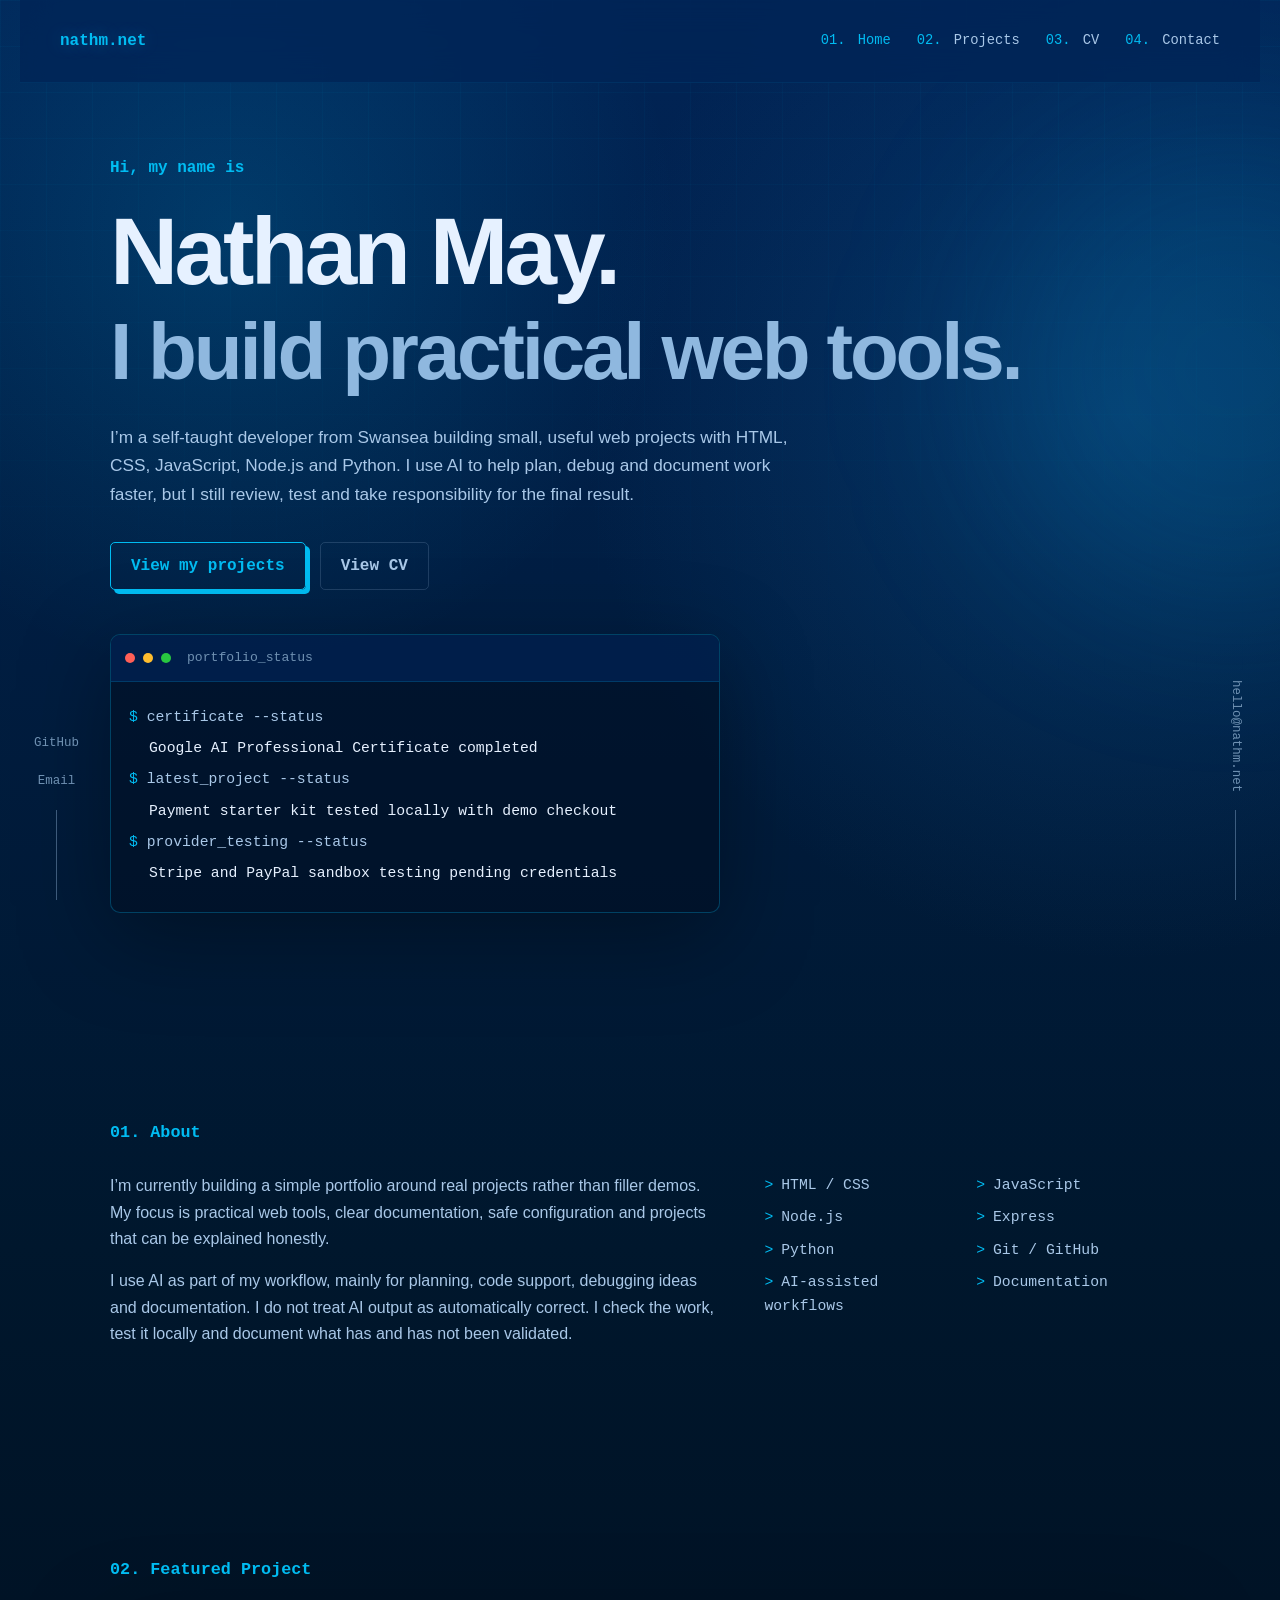
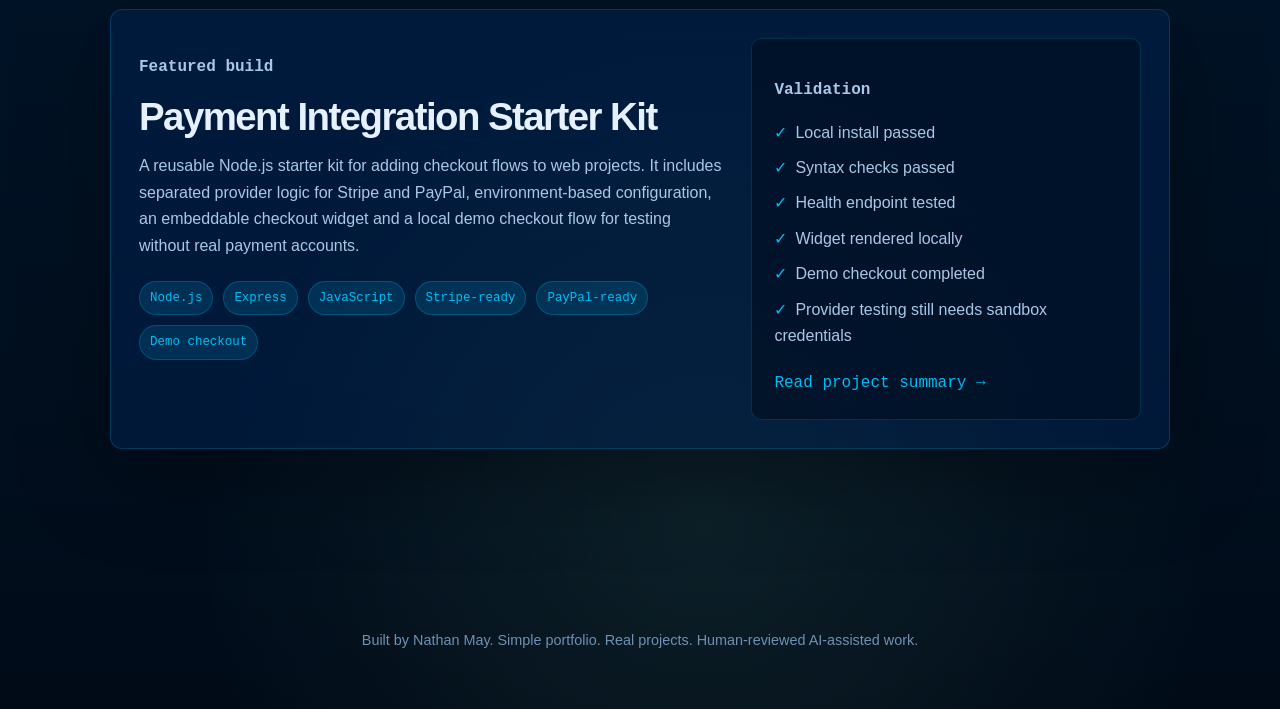
==== index.html @ d2e40c8b "Initial portfolio site" ====
﻿<!DOCTYPE html>
<html lang="en">
<head>
  <meta charset="UTF-8" />
  <meta name="viewport" content="width=device-width, initial-scale=1.0" />
  <meta name="description" content="Nathan May portfolio. Practical web projects, AI-assisted workflows, GitHub projects, CV and contact details." />
  <title>Nathan May | Portfolio</title>
  <link rel="stylesheet" href="assets/css/style.css" />
</head>
<body>
  <div class="page-glow" aria-hidden="true"></div>

  <header class="site-header">
    <a class="logo" href="index.html">nathm.net</a>

    <nav class="site-nav" aria-label="Main navigation">
      <a href="index.html" class="active"><span>01.</span> Home</a>
      <a href="projects.html"><span>02.</span> Projects</a>
      <a href="cv.html"><span>03.</span> CV</a>
      <a href="contact.html"><span>04.</span> Contact</a>
    </nav>
  </header>

  <aside class="side-rail left-rail" aria-label="Social links">
    <a href="https://github.com/n4thyan" target="_blank" rel="noopener">GitHub</a>
    <a href="contact.html">Email</a>
  </aside>

  <aside class="side-rail right-rail" aria-label="Email">
    <a href="mailto:hello@nathm.net">hello@nathm.net</a>
  </aside>

  <main>
    <section class="hero reveal">
      <p class="intro-line">Hi, my name is</p>
      <h1>Nathan May.</h1>
      <h2>I build practical web tools.</h2>

      <p class="hero-text">
        I’m a self-taught developer from Swansea building small, useful web projects with HTML,
        CSS, JavaScript, Node.js and Python. I use AI to help plan, debug and document work faster,
        but I still review, test and take responsibility for the final result.
      </p>

      <div class="hero-actions">
        <a class="button primary" href="projects.html">View my projects</a>
        <a class="button secondary" href="cv.html">View CV</a>
      </div>

      <div class="mini-terminal" aria-label="Current build status">
        <div class="terminal-bar">
          <span></span><span></span><span></span>
          <p>portfolio_status</p>
        </div>
        <div class="terminal-body">
          <p><span>$</span> certificate --status</p>
          <p class="terminal-output">Google AI Professional Certificate completed</p>
          <p><span>$</span> latest_project --status</p>
          <p class="terminal-output">Payment starter kit tested locally with demo checkout</p>
          <p><span>$</span> provider_testing --status</p>
          <p class="terminal-output">Stripe and PayPal sandbox testing pending credentials</p>
        </div>
      </div>
    </section>

    <section class="section reveal">
      <p class="section-kicker"><span>01.</span> About</p>
      <div class="about-grid">
        <div>
          <p>
            I’m currently building a simple portfolio around real projects rather than filler demos.
            My focus is practical web tools, clear documentation, safe configuration and projects that
            can be explained honestly.
          </p>
          <p>
            I use AI as part of my workflow, mainly for planning, code support, debugging ideas and
            documentation. I do not treat AI output as automatically correct. I check the work, test it
            locally and document what has and has not been validated.
          </p>
        </div>

        <ul class="tech-list">
          <li>HTML / CSS</li>
          <li>JavaScript</li>
          <li>Node.js</li>
          <li>Express</li>
          <li>Python</li>
          <li>Git / GitHub</li>
          <li>AI-assisted workflows</li>
          <li>Documentation</li>
        </ul>
      </div>
    </section>

    <section class="section reveal">
      <p class="section-kicker"><span>02.</span> Featured Project</p>

      <article class="project-card">
        <div class="project-content">
          <p class="project-label">Featured build</p>
          <h3>Payment Integration Starter Kit</h3>
          <p>
            A reusable Node.js starter kit for adding checkout flows to web projects. It includes
            separated provider logic for Stripe and PayPal, environment-based configuration, an
            embeddable checkout widget and a local demo checkout flow for testing without real
            payment accounts.
          </p>

          <div class="tag-list">
            <span>Node.js</span>
            <span>Express</span>
            <span>JavaScript</span>
            <span>Stripe-ready</span>
            <span>PayPal-ready</span>
            <span>Demo checkout</span>
          </div>
        </div>

        <div class="project-status">
          <p class="status-title">Validation</p>
          <ul>
            <li>Local install passed</li>
            <li>Syntax checks passed</li>
            <li>Health endpoint tested</li>
            <li>Widget rendered locally</li>
            <li>Demo checkout completed</li>
            <li>Provider testing still needs sandbox credentials</li>
          </ul>
          <a href="projects.html">Read project summary →</a>
        </div>
      </article>
    </section>
  </main>

  <footer class="site-footer">
    <p>Built by Nathan May. Simple portfolio. Real projects. Human-reviewed AI-assisted work.</p>
  </footer>

  <script src="assets/js/main.js"></script>
</body>
</html>
---- assets/css/style.css ----
﻿:root {
  --ps-blue: #012456;
  --ps-blue-dark: #00172d;
  --ps-blue-mid: #063b73;
  --ps-blue-soft: #0b4f8a;
  --panel: rgba(2, 30, 62, 0.76);
  --panel-strong: rgba(1, 22, 45, 0.92);
  --text: #eef8ff;
  --muted: #a9c8e8;
  --faint: #6f91b2;
  --cyan: #00bcf2;
  --cyan-soft: rgba(0, 188, 242, 0.14);
  --green: #9effc3;
  --border: rgba(169, 200, 232, 0.18);
  --shadow: 0 24px 90px rgba(0, 0, 0, 0.34);
  --max-width: 1060px;
}

* {
  box-sizing: border-box;
}

html {
  scroll-behavior: smooth;
}

body {
  margin: 0;
  min-height: 100vh;
  font-family: Arial, Helvetica, sans-serif;
  background:
    radial-gradient(circle at 18% 10%, rgba(0, 188, 242, 0.16), transparent 28rem),
    radial-gradient(circle at 88% 18%, rgba(11, 79, 138, 0.48), transparent 34rem),
    radial-gradient(circle at 55% 92%, rgba(158, 255, 195, 0.08), transparent 32rem),
    linear-gradient(180deg, var(--ps-blue) 0%, var(--ps-blue-dark) 54%, #000b18 100%);
  color: var(--muted);
  line-height: 1.65;
}

body::before {
  content: "";
  position: fixed;
  inset: 0;
  pointer-events: none;
  background-image:
    linear-gradient(rgba(0, 188, 242, 0.045) 1px, transparent 1px),
    linear-gradient(90deg, rgba(0, 188, 242, 0.045) 1px, transparent 1px);
  background-size: 46px 46px;
  mask-image: linear-gradient(to bottom, black, transparent 78%);
}

.page-glow {
  position: fixed;
  width: 30rem;
  height: 30rem;
  right: -12rem;
  top: 8rem;
  border-radius: 50%;
  background: rgba(0, 188, 242, 0.12);
  filter: blur(90px);
  pointer-events: none;
}

a {
  color: inherit;
}

.site-header {
  max-width: 1240px;
  margin: 0 auto;
  padding: 28px 40px;
  display: flex;
  align-items: center;
  justify-content: space-between;
  gap: 28px;
  position: sticky;
  top: 0;
  z-index: 10;
  background: rgba(1, 36, 86, 0.78);
  backdrop-filter: blur(16px);
  border-bottom: 1px solid rgba(0, 188, 242, 0.08);
}

.logo {
  color: var(--cyan);
  font-family: Consolas, "Courier New", monospace;
  font-weight: 800;
  text-decoration: none;
  font-size: 1rem;
  text-shadow: 0 0 18px rgba(0, 188, 242, 0.32);
}

.site-nav {
  display: flex;
  align-items: center;
  gap: 26px;
  flex-wrap: wrap;
  font-family: Consolas, "Courier New", monospace;
  font-size: 0.86rem;
}

.site-nav a {
  color: var(--muted);
  text-decoration: none;
  transition: color 0.18s ease;
}

.site-nav a span {
  color: var(--cyan);
  margin-right: 4px;
}

.site-nav a:hover,
.site-nav a.active {
  color: var(--cyan);
}

main {
  width: min(var(--max-width), calc(100% - 48px));
  margin: 0 auto;
}

.hero {
  min-height: calc(100vh - 88px);
  display: flex;
  flex-direction: column;
  justify-content: center;
  padding: 72px 0 110px;
}

.intro-line,
.section-kicker,
.project-label,
.status-title {
  color: var(--cyan);
  font-family: Consolas, "Courier New", monospace;
  font-weight: 700;
}

.intro-line {
  margin: 0 0 20px;
}

h1,
h2,
h3 {
  margin: 0;
  line-height: 1.06;
  letter-spacing: -0.04em;
}

h1 {
  color: var(--text);
  font-size: clamp(3rem, 8vw, 5.9rem);
}

h2 {
  color: #8fb8df;
  font-size: clamp(2.4rem, 7vw, 5rem);
  margin-top: 8px;
}

h3 {
  color: var(--text);
  font-size: clamp(1.8rem, 3vw, 2.6rem);
}

.hero-text {
  max-width: 690px;
  color: var(--muted);
  font-size: 1.08rem;
  margin: 28px 0 0;
}

.hero-actions {
  display: flex;
  flex-wrap: wrap;
  gap: 14px;
  margin-top: 34px;
}

.button {
  display: inline-flex;
  align-items: center;
  justify-content: center;
  min-height: 48px;
  padding: 0 20px;
  border: 1px solid var(--cyan);
  border-radius: 5px;
  color: var(--cyan);
  text-decoration: none;
  font-family: Consolas, "Courier New", monospace;
  font-weight: 700;
  transition: transform 0.18s ease, background 0.18s ease, box-shadow 0.18s ease;
}

.button:hover {
  transform: translate(-3px, -3px);
  background: var(--cyan-soft);
}

.button.primary {
  box-shadow: 4px 4px 0 var(--cyan);
}

.button.secondary {
  border-color: var(--border);
  color: var(--muted);
}

.mini-terminal {
  max-width: 610px;
  margin-top: 44px;
  border: 1px solid rgba(0, 188, 242, 0.28);
  background: rgba(0, 15, 34, 0.58);
  border-radius: 10px;
  overflow: hidden;
  box-shadow: var(--shadow);
}

.terminal-bar {
  display: flex;
  align-items: center;
  gap: 8px;
  padding: 12px 14px;
  border-bottom: 1px solid rgba(0, 188, 242, 0.18);
  background: rgba(1, 36, 86, 0.7);
}

.terminal-bar span {
  width: 10px;
  height: 10px;
  border-radius: 50%;
}

.terminal-bar span:nth-child(1) {
  background: #ff5f57;
}

.terminal-bar span:nth-child(2) {
  background: #ffbd2e;
}

.terminal-bar span:nth-child(3) {
  background: #28c840;
}

.terminal-bar p {
  margin: 0 0 0 8px;
  color: var(--faint);
  font-family: Consolas, "Courier New", monospace;
  font-size: 0.82rem;
}

.terminal-body {
  padding: 16px 18px 20px;
  font-family: Consolas, "Courier New", monospace;
  font-size: 0.92rem;
}

.terminal-body p {
  margin: 7px 0;
}

.terminal-body span {
  color: var(--cyan);
}

.terminal-output {
  color: var(--muted);
  padding-left: 20px;
}

.section {
  padding: 96px 0;
}

.section-kicker {
  margin: 0 0 26px;
  font-size: 1.05rem;
}

.section-kicker span {
  color: var(--cyan);
}

.about-grid {
  display: grid;
  grid-template-columns: 1.2fr 0.8fr;
  gap: 46px;
  align-items: start;
}

.about-grid p {
  margin-top: 0;
  color: var(--muted);
}

.tech-list {
  display: grid;
  grid-template-columns: repeat(2, minmax(130px, 1fr));
  gap: 8px 18px;
  padding: 0;
  margin: 0;
  list-style: none;
  font-family: Consolas, "Courier New", monospace;
  color: var(--muted);
  font-size: 0.92rem;
}

.tech-list li::before {
  content: ">";
  color: var(--cyan);
  margin-right: 8px;
}

.project-card {
  display: grid;
  grid-template-columns: 1.2fr 0.8fr;
  gap: 28px;
  padding: 28px;
  border: 1px solid rgba(0, 188, 242, 0.2);
  border-radius: 12px;
  background: rgba(1, 36, 86, 0.48);
  box-shadow: var(--shadow);
}

.project-card p {
  color: var(--muted);
}

.project-status {
  background: rgba(0, 15, 34, 0.64);
  border: 1px solid rgba(0, 188, 242, 0.18);
  border-radius: 10px;
  padding: 22px;
}

.project-status ul {
  padding: 0;
  margin: 14px 0 20px;
  list-style: none;
  color: var(--muted);
}

.project-status li {
  margin: 9px 0;
}

.project-status li::before {
  content: "✓";
  color: var(--cyan);
  margin-right: 8px;
}

.project-status a,
.text-link {
  color: var(--cyan);
  font-family: Consolas, "Courier New", monospace;
  text-decoration: none;
}

.tag-list {
  display: flex;
  flex-wrap: wrap;
  gap: 10px;
  margin-top: 22px;
}

.tag-list span {
  color: var(--cyan);
  background: var(--cyan-soft);
  border: 1px solid rgba(0, 188, 242, 0.24);
  border-radius: 999px;
  padding: 6px 10px;
  font-family: Consolas, "Courier New", monospace;
  font-size: 0.78rem;
}

.side-rail {
  position: fixed;
  bottom: 0;
  z-index: 5;
  display: flex;
  align-items: center;
  gap: 18px;
  color: var(--faint);
  font-family: Consolas, "Courier New", monospace;
  font-size: 0.78rem;
}

.side-rail a {
  color: var(--faint);
  text-decoration: none;
  transition: color 0.18s ease, transform 0.18s ease;
}

.side-rail a:hover {
  color: var(--cyan);
  transform: translateY(-3px);
}

.left-rail {
  left: 34px;
  flex-direction: column;
}

.right-rail {
  right: 34px;
  writing-mode: vertical-rl;
}

.side-rail::after {
  content: "";
  display: block;
  width: 1px;
  height: 90px;
  background: var(--faint);
  opacity: 0.55;
}

.site-footer {
  width: min(var(--max-width), calc(100% - 48px));
  margin: 0 auto;
  padding: 70px 0 42px;
  color: var(--faint);
  font-size: 0.9rem;
  text-align: center;
}

.reveal {
  opacity: 0;
  transform: translateY(14px);
  animation: revealUp 0.65s ease forwards;
}

.section.reveal {
  animation-delay: 0.12s;
}

@keyframes revealUp {
  to {
    opacity: 1;
    transform: translateY(0);
  }
}

@media (max-width: 980px) {
  .side-rail {
    display: none;
  }
}

@media (max-width: 760px) {
  .site-header {
    align-items: flex-start;
    flex-direction: column;
    padding: 22px 24px;
  }

  .site-nav {
    gap: 14px;
  }

  main,
  .site-footer {
    width: min(100% - 36px, var(--max-width));
  }

  .hero {
    min-height: auto;
    padding: 64px 0 80px;
  }

  .about-grid,
  .project-card {
    grid-template-columns: 1fr;
  }

  .section {
    padding: 74px 0;
  }
}

@media (prefers-reduced-motion: reduce) {
  .reveal,
  .button,
  .side-rail a {
    animation: none;
    transition: none;
    transform: none;
    opacity: 1;
  }
}

/* PowerShell font-colour polish */
:root {
  --ps-font: #e6f1ff;
  --ps-command: #00bcf2;
}

h1,
h3,
.terminal-output,
.project-card h3 {
  color: var(--ps-font);
}

.intro-line,
.section-kicker,
.project-label,
.status-title,
.terminal-body span,
.site-nav a span,
.logo {
  color: var(--ps-command);
}

.hero-text strong,
.project-card strong {
  color: var(--ps-font);
}

/* Project page */
.page-hero {
  min-height: 42vh;
  display: flex;
  flex-direction: column;
  justify-content: end;
  padding: 90px 0 70px;
}

.page-hero h1 {
  color: var(--ps-font);
  font-size: clamp(3rem, 8vw, 5.4rem);
}

.case-study {
  display: grid;
  grid-template-columns: 1.25fr 0.75fr;
  gap: 28px;
  padding: 32px;
  border: 1px solid rgba(0, 188, 242, 0.22);
  border-radius: 14px;
  background: rgba(1, 36, 86, 0.48);
  box-shadow: var(--shadow);
}

.case-main p,
.case-aside p,
.evidence-card p,
.placeholder-project p {
  color: var(--muted);
}

.case-main h2 {
  color: var(--ps-font);
  font-size: clamp(2rem, 4vw, 3.2rem);
  margin-bottom: 22px;
}

.case-aside,
.evidence-card,
.placeholder-project {
  background: rgba(0, 15, 34, 0.62);
  border: 1px solid rgba(0, 188, 242, 0.2);
  border-radius: 12px;
}

.case-aside {
  padding: 24px;
}

.case-aside ul {
  padding: 0;
  margin: 14px 0 22px;
  list-style: none;
  color: var(--muted);
}

.case-aside li {
  margin: 10px 0;
}

.case-aside li::before {
  content: "✓";
  color: var(--cyan);
  margin-right: 8px;
}

.small-note {
  font-size: 0.9rem;
  border-top: 1px solid rgba(0, 188, 242, 0.18);
  padding-top: 16px;
}

.evidence-grid {
  display: grid;
  grid-template-columns: repeat(3, 1fr);
  gap: 18px;
  margin-top: 24px;
}

.evidence-card,
.placeholder-project {
  padding: 24px;
}

.evidence-card h3,
.placeholder-project h3 {
  color: var(--ps-font);
}

.placeholder-project {
  max-width: 720px;
}

@media (max-width: 760px) {
  .case-study,
  .evidence-grid {
    grid-template-columns: 1fr;
  }

  .page-hero {
    min-height: auto;
    padding: 64px 0 50px;
  }
}

/* CV page */
.cv-grid {
  display: grid;
  grid-template-columns: 1.15fr 0.85fr;
  gap: 28px;
}

.cv-main,
.cv-side {
  border: 1px solid rgba(0, 188, 242, 0.2);
  border-radius: 12px;
  background: rgba(1, 36, 86, 0.48);
  box-shadow: var(--shadow);
  padding: 28px;
}

.cv-main p,
.cv-side li {
  color: var(--muted);
}

.cv-side ul {
  padding: 0;
  margin: 14px 0 0;
  list-style: none;
}

.cv-side li {
  margin: 10px 0;
}

.cv-side li::before {
  content: ">";
  color: var(--cyan);
  margin-right: 8px;
}

.compact-case {
  margin-top: 0;
}

@media (max-width: 760px) {
  .cv-grid {
    grid-template-columns: 1fr;
  }
}

/* Contact page */
.contact-grid {
  display: grid;
  grid-template-columns: repeat(3, 1fr);
  gap: 18px;
}

.contact-card {
  border: 1px solid rgba(0, 188, 242, 0.2);
  border-radius: 12px;
  background: rgba(1, 36, 86, 0.48);
  box-shadow: var(--shadow);
  padding: 26px;
}

.contact-card h3 {
  color: var(--ps-font);
  margin-bottom: 14px;
}

.contact-card p {
  color: var(--muted);
}

.contact-card .button {
  margin-top: 16px;
}

.contact-terminal {
  max-width: 760px;
}

@media (max-width: 760px) {
  .contact-grid {
    grid-template-columns: 1fr;
  }
}
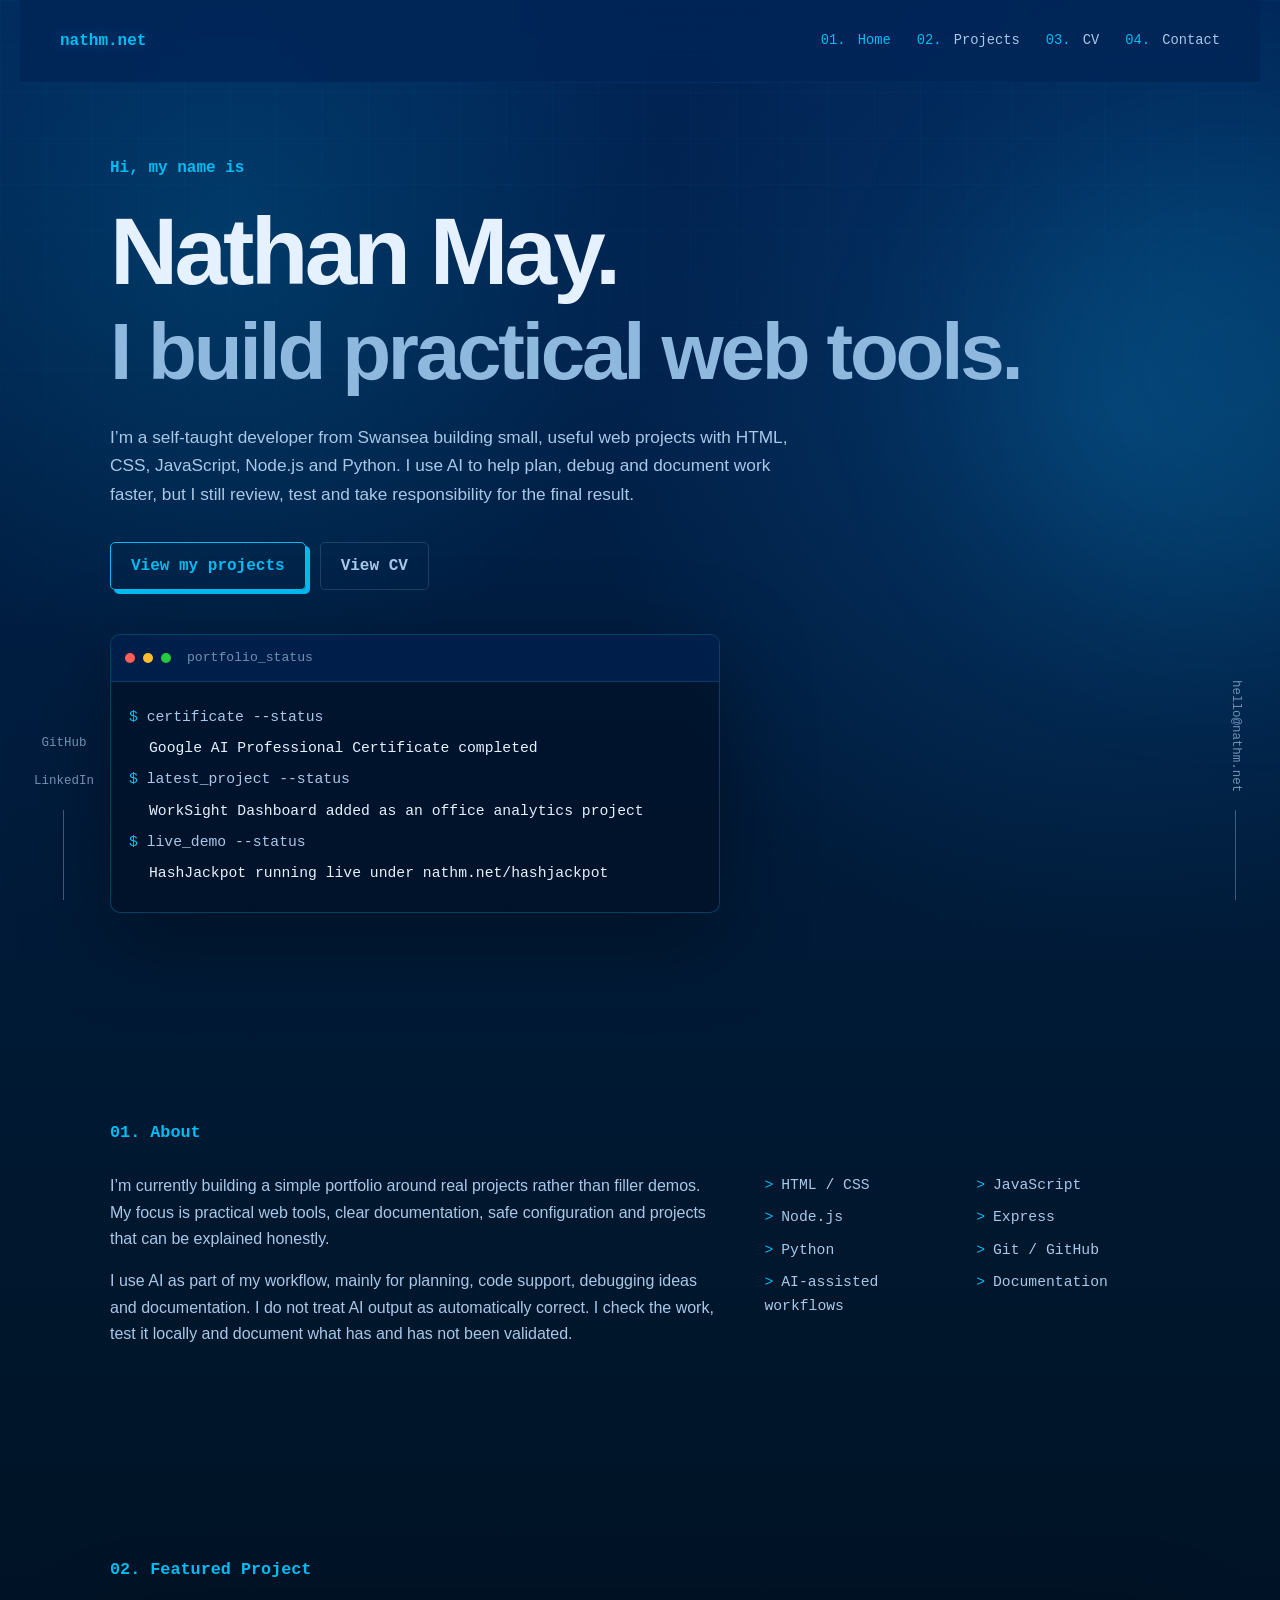
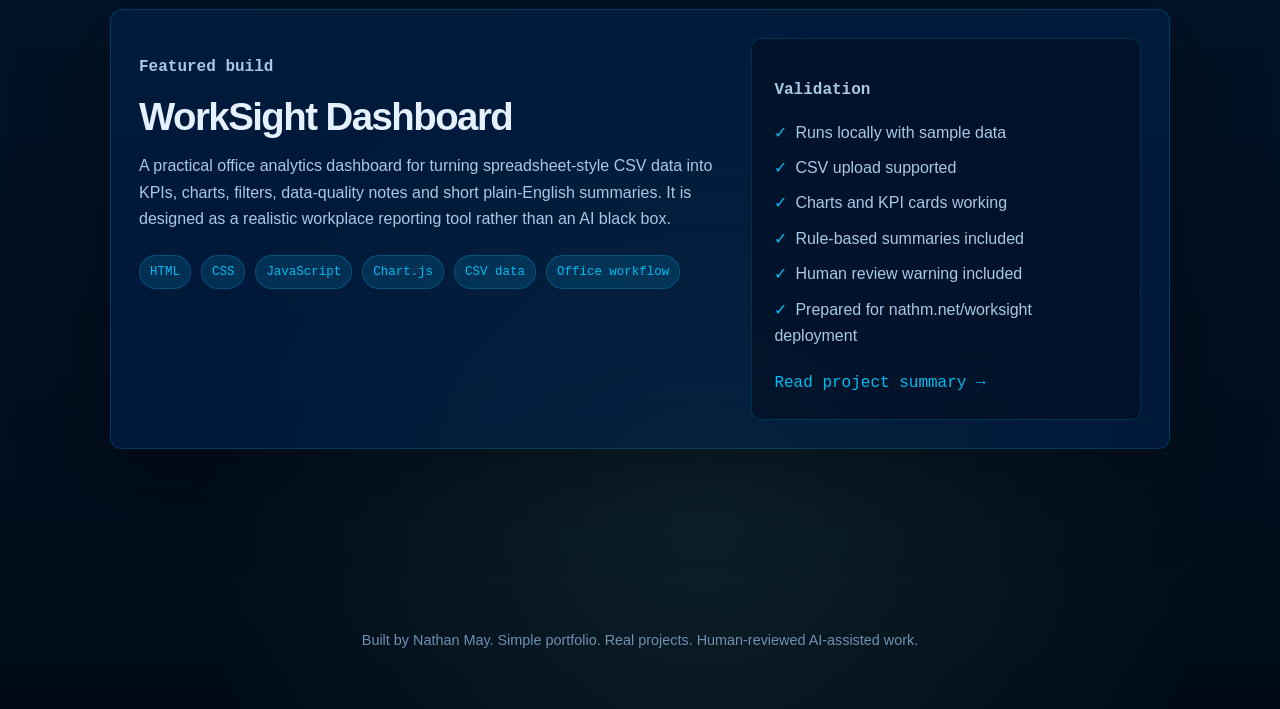
==== commit 5620895e: "Update portfolio links and current project status" ====
--- a/index.html
+++ b/index.html
@@ -1,4 +1,4 @@
-﻿<!DOCTYPE html>
+<!DOCTYPE html>
 <html lang="en">
 <head>
   <meta charset="UTF-8" />
@@ -21,9 +21,9 @@
     </nav>
   </header>
 
-  <aside class="side-rail left-rail" aria-label="Social links">
+  <aside class="side-rail left-rail" aria-label="Professional links">
     <a href="https://github.com/n4thyan" target="_blank" rel="noopener">GitHub</a>
-    <a href="contact.html">Email</a>
+    <a href="https://www.linkedin.com/in/nathan-may-44b48b283/" target="_blank" rel="noopener">LinkedIn</a>
   </aside>
 
   <aside class="side-rail right-rail" aria-label="Email">
@@ -56,9 +56,9 @@
           <p><span>$</span> certificate --status</p>
           <p class="terminal-output">Google AI Professional Certificate completed</p>
           <p><span>$</span> latest_project --status</p>
-          <p class="terminal-output">Payment starter kit tested locally with demo checkout</p>
-          <p><span>$</span> provider_testing --status</p>
-          <p class="terminal-output">Stripe and PayPal sandbox testing pending credentials</p>
+          <p class="terminal-output">WorkSight Dashboard added as an office analytics project</p>
+          <p><span>$</span> live_demo --status</p>
+          <p class="terminal-output">HashJackpot running live under nathm.net/hashjackpot</p>
         </div>
       </div>
     </section>
@@ -98,33 +98,32 @@
       <article class="project-card">
         <div class="project-content">
           <p class="project-label">Featured build</p>
-          <h3>Payment Integration Starter Kit</h3>
+          <h3>WorkSight Dashboard</h3>
           <p>
-            A reusable Node.js starter kit for adding checkout flows to web projects. It includes
-            separated provider logic for Stripe and PayPal, environment-based configuration, an
-            embeddable checkout widget and a local demo checkout flow for testing without real
-            payment accounts.
+            A practical office analytics dashboard for turning spreadsheet-style CSV data into KPIs,
+            charts, filters, data-quality notes and short plain-English summaries. It is designed as a
+            realistic workplace reporting tool rather than an AI black box.
           </p>
 
           <div class="tag-list">
-            <span>Node.js</span>
-            <span>Express</span>
+            <span>HTML</span>
+            <span>CSS</span>
             <span>JavaScript</span>
-            <span>Stripe-ready</span>
-            <span>PayPal-ready</span>
-            <span>Demo checkout</span>
+            <span>Chart.js</span>
+            <span>CSV data</span>
+            <span>Office workflow</span>
           </div>
         </div>
 
         <div class="project-status">
           <p class="status-title">Validation</p>
           <ul>
-            <li>Local install passed</li>
-            <li>Syntax checks passed</li>
-            <li>Health endpoint tested</li>
-            <li>Widget rendered locally</li>
-            <li>Demo checkout completed</li>
-            <li>Provider testing still needs sandbox credentials</li>
+            <li>Runs locally with sample data</li>
+            <li>CSV upload supported</li>
+            <li>Charts and KPI cards working</li>
+            <li>Rule-based summaries included</li>
+            <li>Human review warning included</li>
+            <li>Prepared for nathm.net/worksight deployment</li>
           </ul>
           <a href="projects.html">Read project summary →</a>
         </div>
@@ -138,4 +137,4 @@
 
   <script src="assets/js/main.js"></script>
 </body>
-</html>
+</html>
--- a/assets/css/style.css
+++ b/assets/css/style.css
@@ -711,3 +711,43 @@
     grid-template-columns: 1fr;
   }
 }
+
+/* CV download panel */
+.cv-download-panel {
+  border: 1px solid rgba(0, 188, 242, 0.22);
+  border-radius: 12px;
+  background: rgba(1, 36, 86, 0.48);
+  box-shadow: var(--shadow);
+  padding: 26px;
+  display: flex;
+  justify-content: space-between;
+  gap: 24px;
+  align-items: center;
+}
+
+.cv-download-panel h3 {
+  color: var(--ps-font);
+  margin-bottom: 12px;
+}
+
+.cv-download-panel p {
+  color: var(--muted);
+}
+
+.cv-download-actions {
+  display: flex;
+  gap: 12px;
+  flex-wrap: wrap;
+  justify-content: flex-end;
+}
+
+@media (max-width: 760px) {
+  .cv-download-panel {
+    flex-direction: column;
+    align-items: flex-start;
+  }
+
+  .cv-download-actions {
+    justify-content: flex-start;
+  }
+}
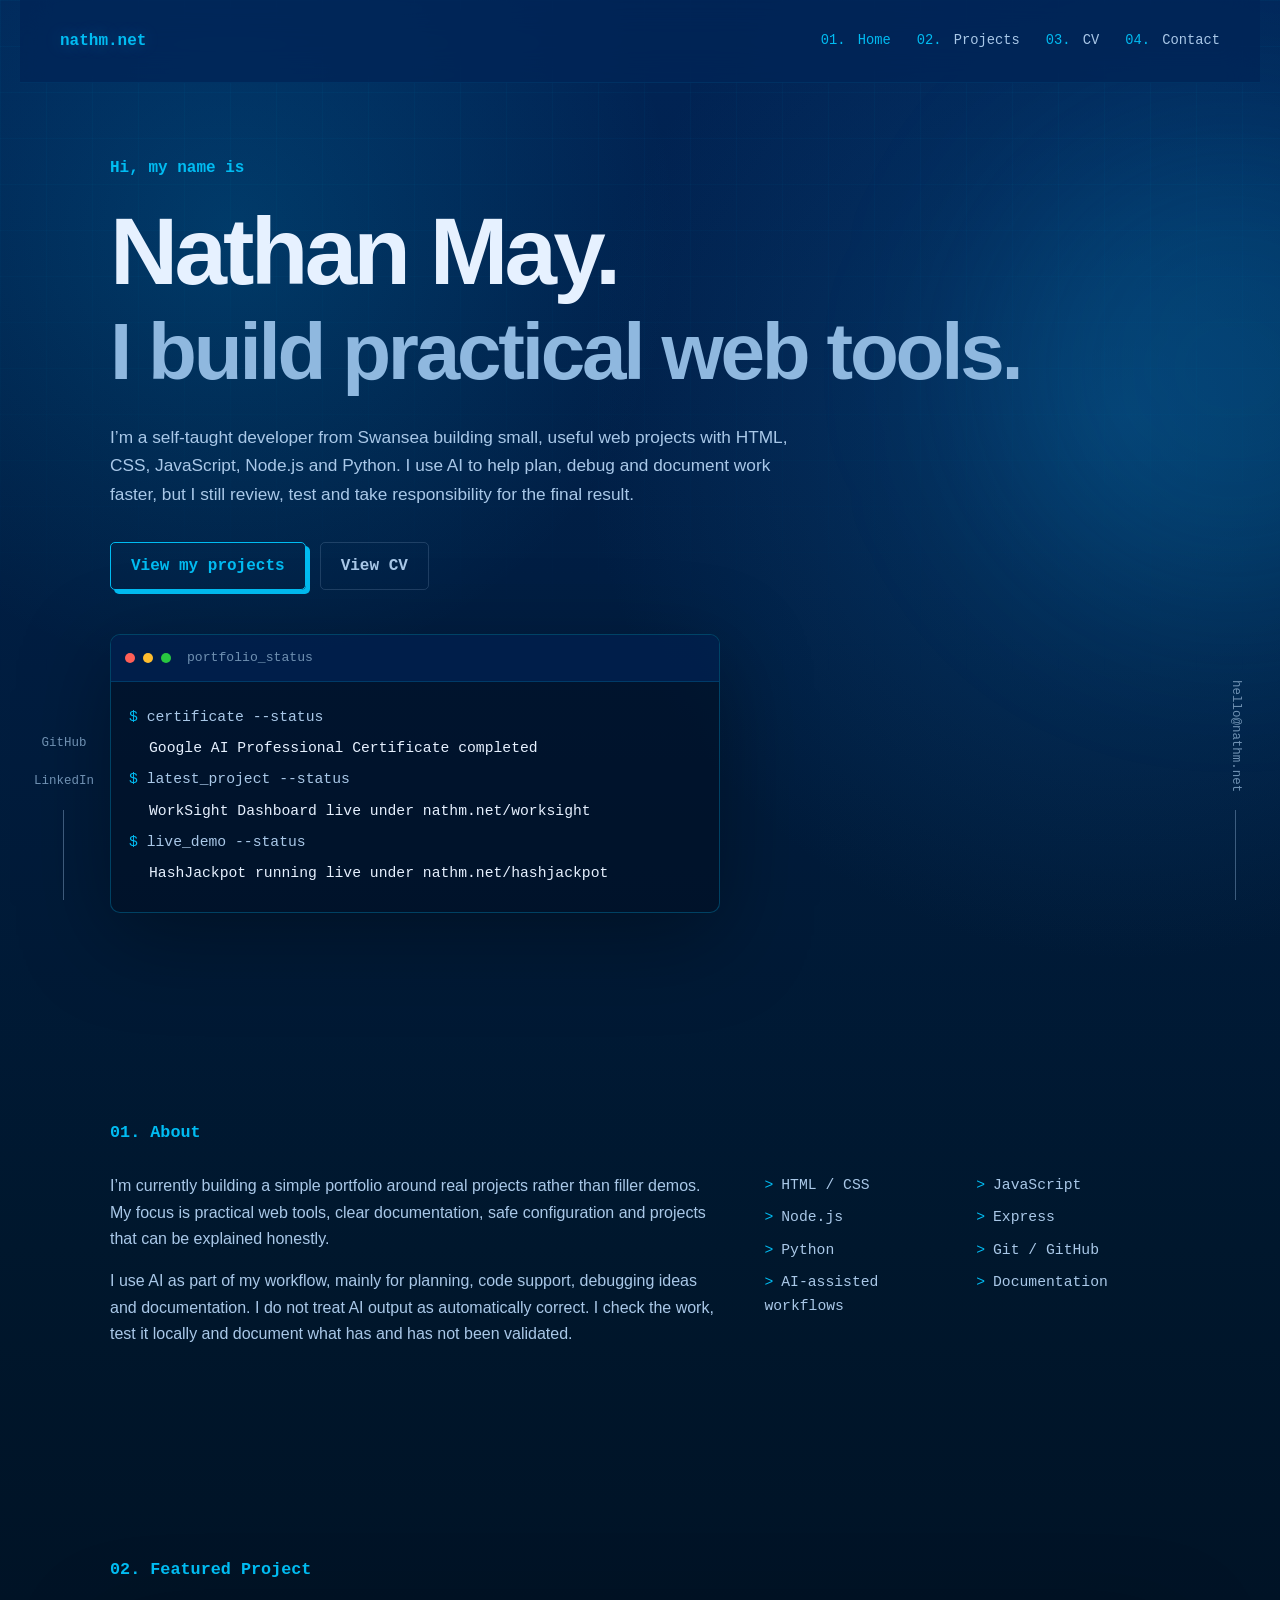
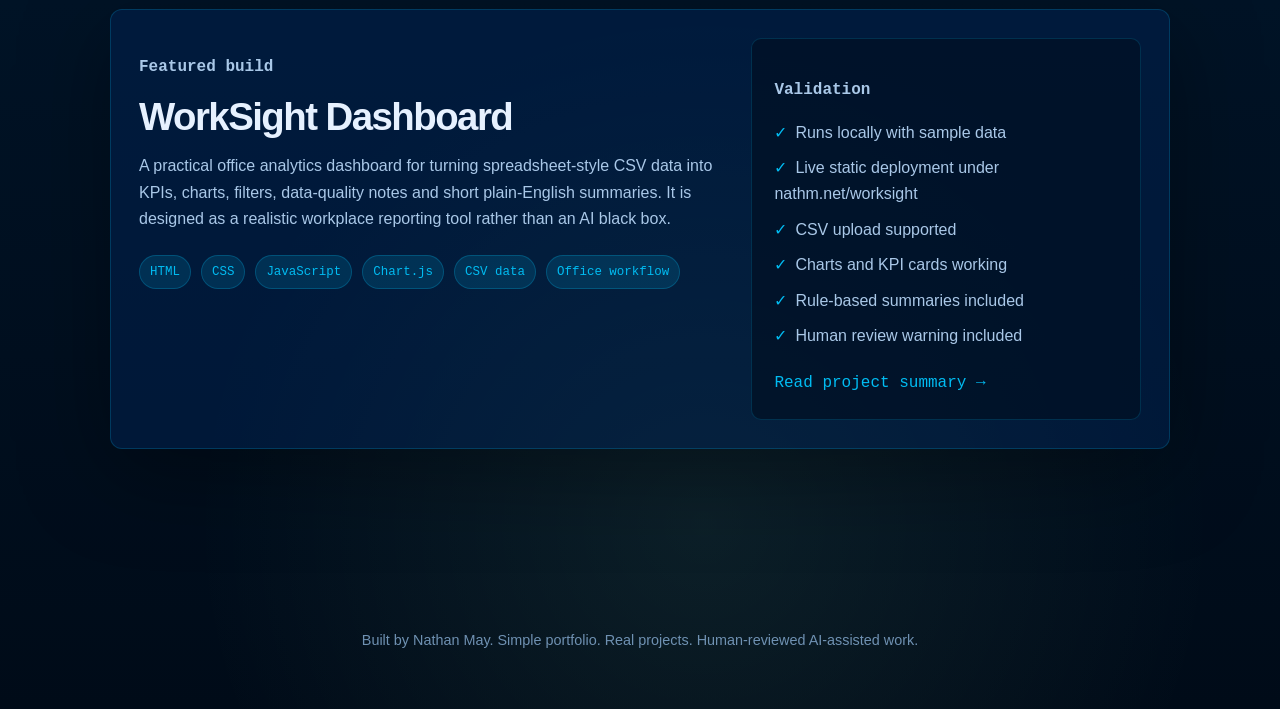
==== commit e25eef00: "Polish live portfolio wording" ====
--- a/index.html
+++ b/index.html
@@ -56,7 +56,7 @@
           <p><span>$</span> certificate --status</p>
           <p class="terminal-output">Google AI Professional Certificate completed</p>
           <p><span>$</span> latest_project --status</p>
-          <p class="terminal-output">WorkSight Dashboard added as an office analytics project</p>
+          <p class="terminal-output">WorkSight Dashboard live under nathm.net/worksight</p>
           <p><span>$</span> live_demo --status</p>
           <p class="terminal-output">HashJackpot running live under nathm.net/hashjackpot</p>
         </div>
@@ -119,11 +119,11 @@
           <p class="status-title">Validation</p>
           <ul>
             <li>Runs locally with sample data</li>
+            <li>Live static deployment under nathm.net/worksight</li>
             <li>CSV upload supported</li>
             <li>Charts and KPI cards working</li>
             <li>Rule-based summaries included</li>
             <li>Human review warning included</li>
-            <li>Prepared for nathm.net/worksight deployment</li>
           </ul>
           <a href="projects.html">Read project summary →</a>
         </div>
@@ -137,4 +137,4 @@
 
   <script src="assets/js/main.js"></script>
 </body>
-</html>
+</html>
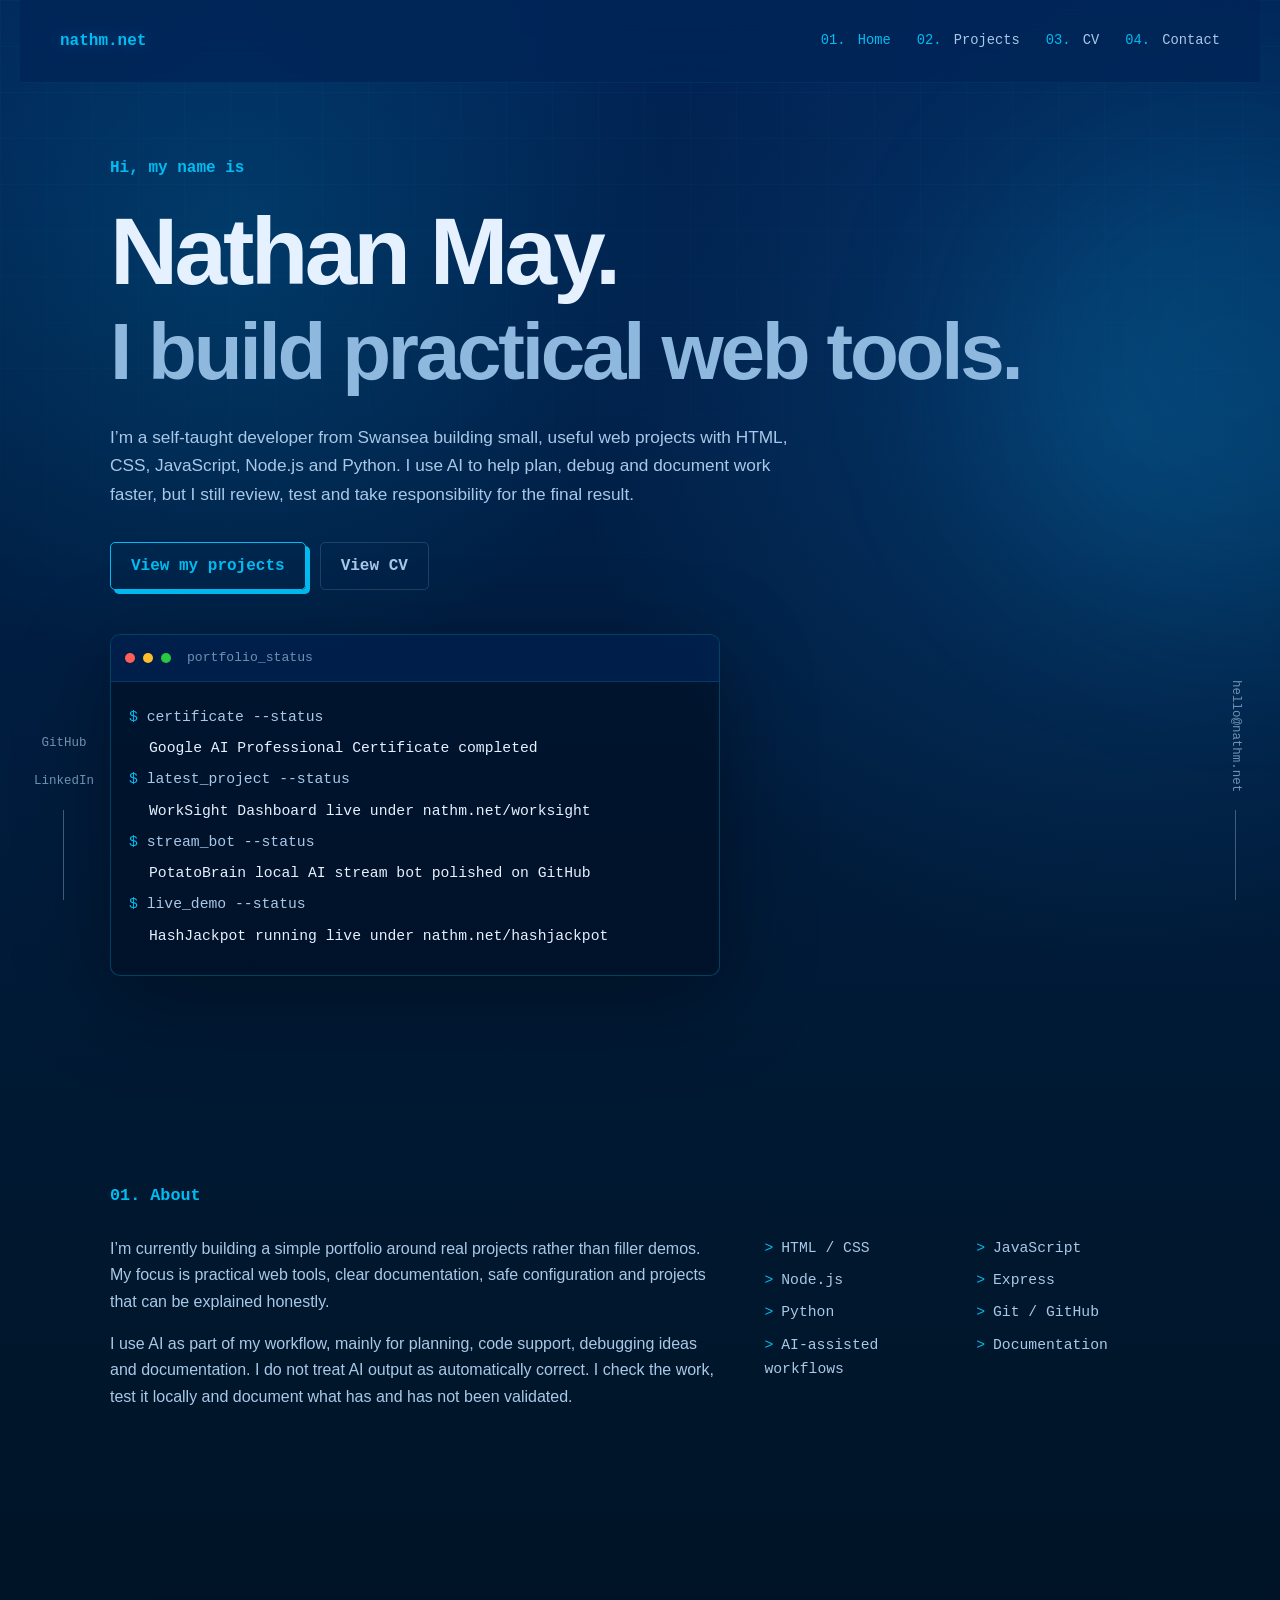
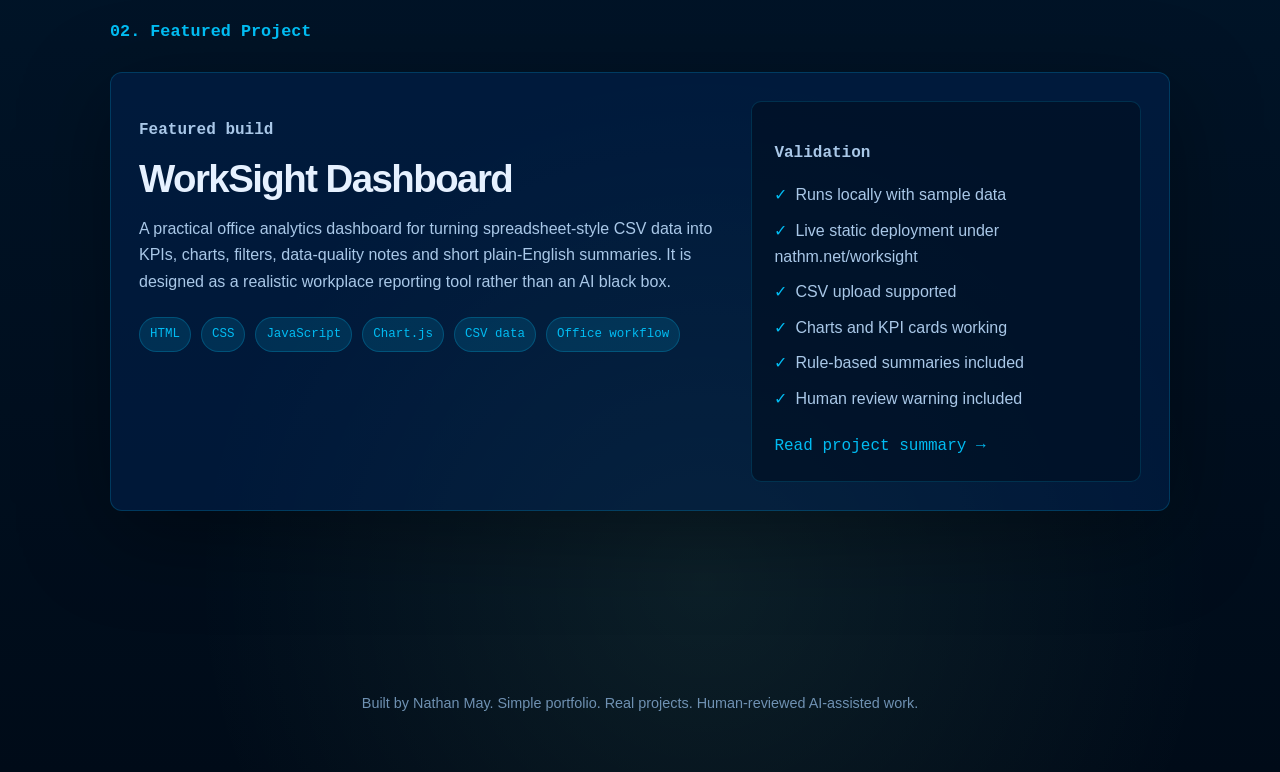
==== commit 92833854: "Add stream bot status to homepage" ====
--- a/index.html
+++ b/index.html
@@ -57,6 +57,8 @@
           <p class="terminal-output">Google AI Professional Certificate completed</p>
           <p><span>$</span> latest_project --status</p>
           <p class="terminal-output">WorkSight Dashboard live under nathm.net/worksight</p>
+          <p><span>$</span> stream_bot --status</p>
+          <p class="terminal-output">PotatoBrain local AI stream bot polished on GitHub</p>
           <p><span>$</span> live_demo --status</p>
           <p class="terminal-output">HashJackpot running live under nathm.net/hashjackpot</p>
         </div>
@@ -137,4 +139,4 @@
 
   <script src="assets/js/main.js"></script>
 </body>
-</html>+</html>
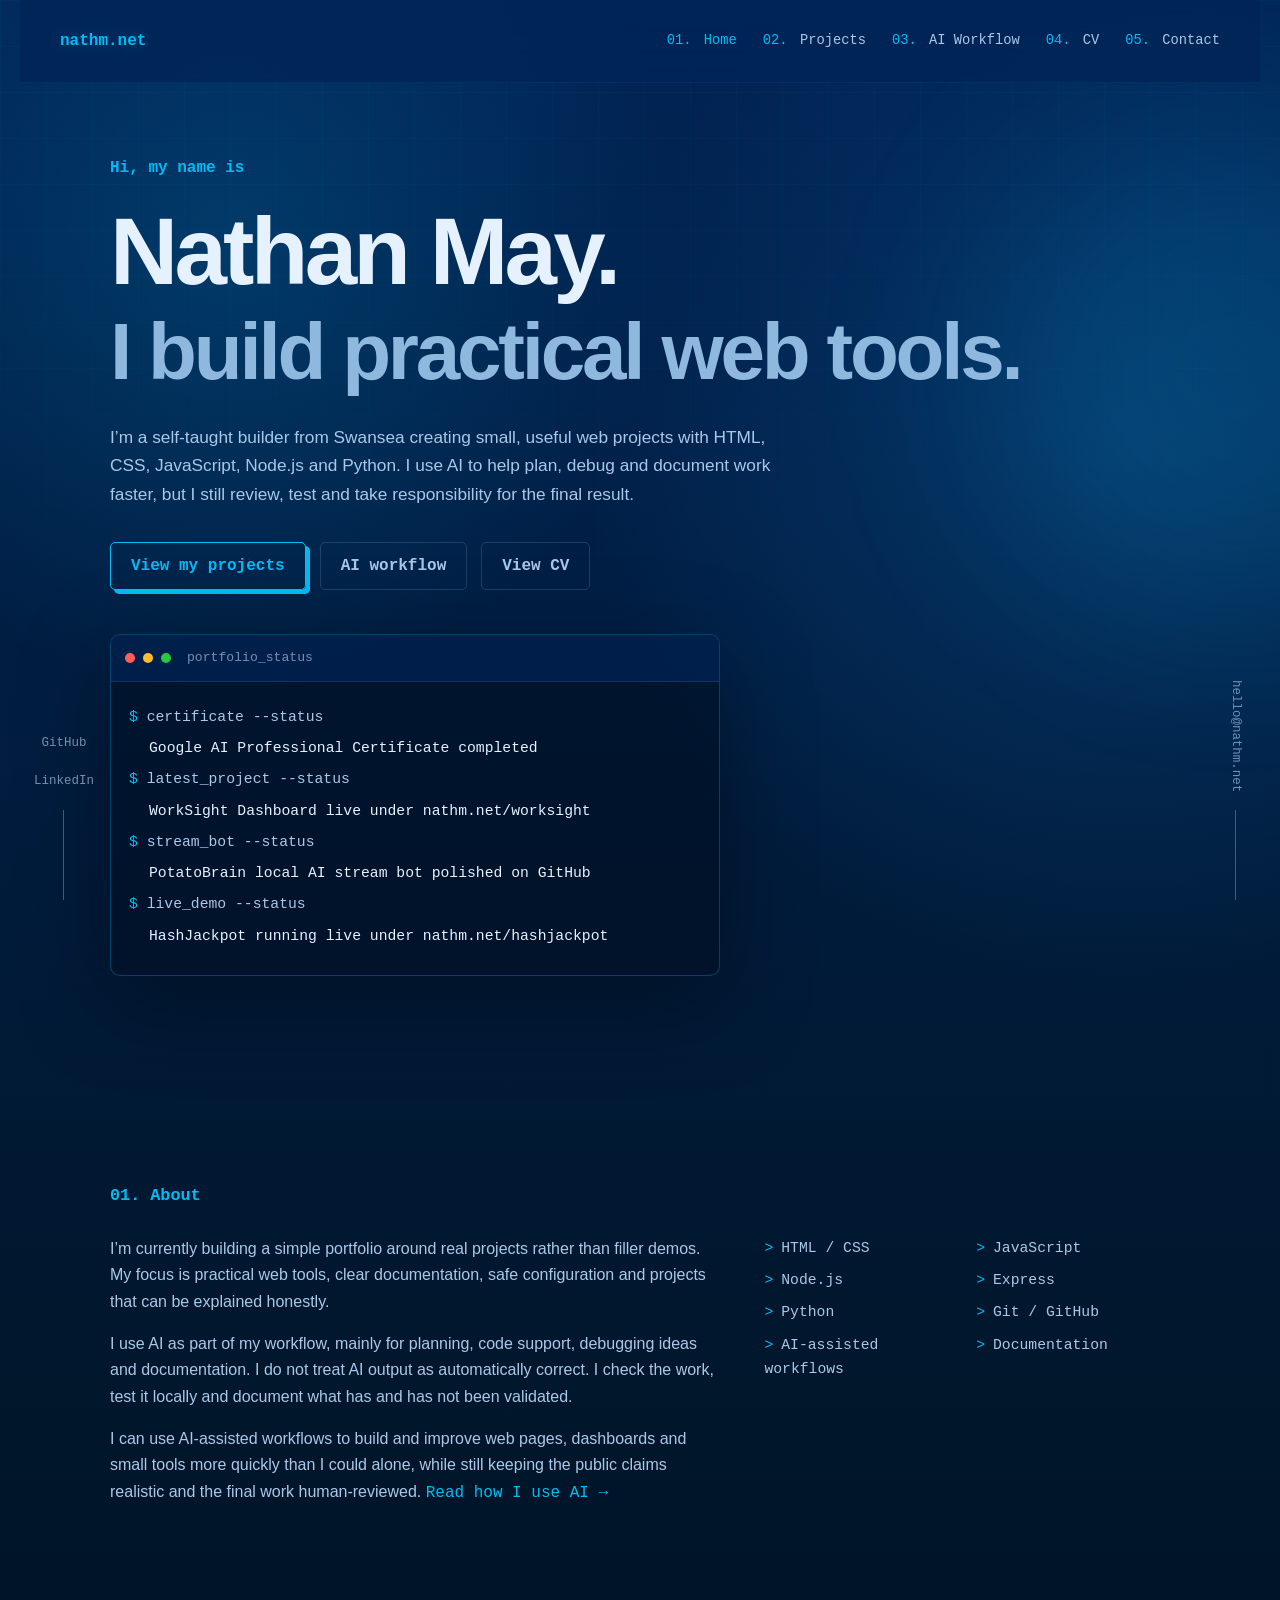
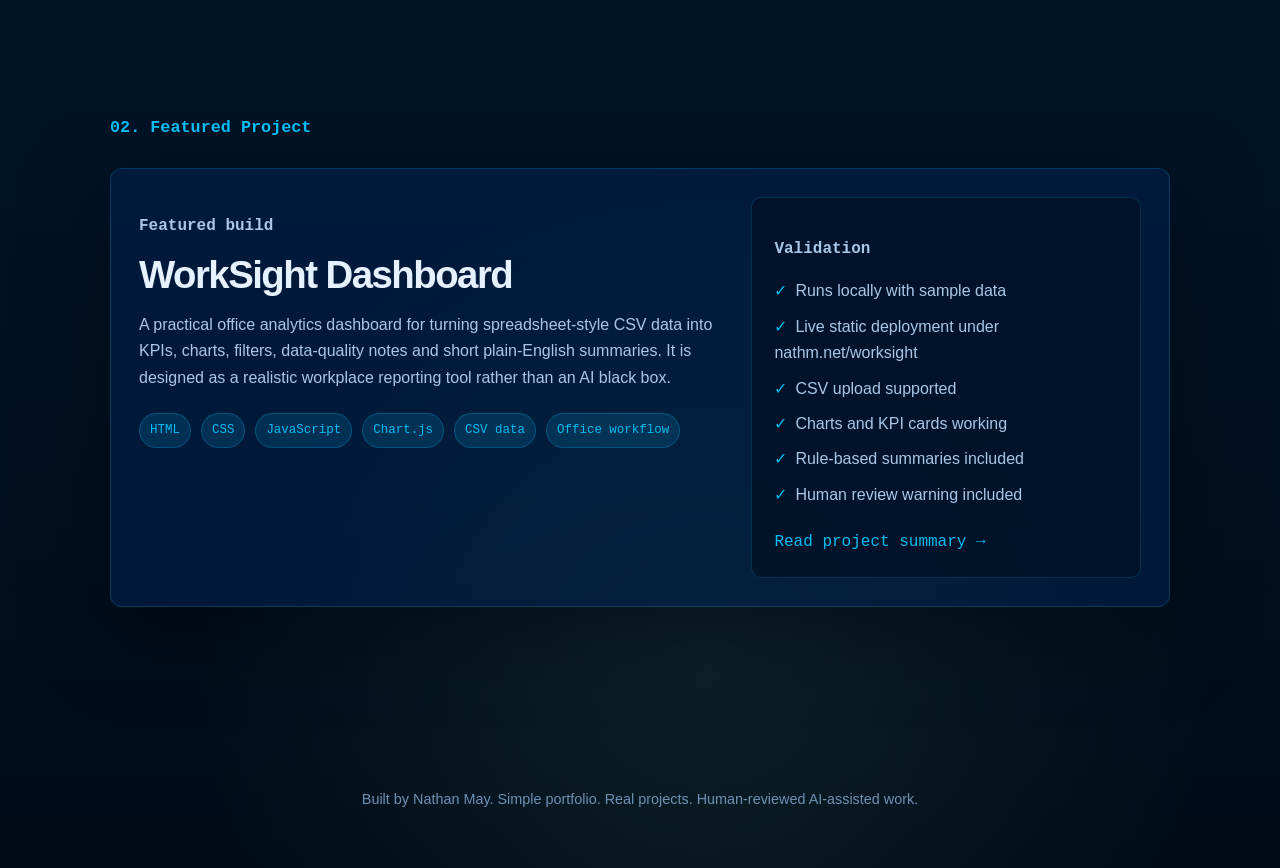
==== commit 5c598612: "Link AI workflow page from homepage" ====
--- a/index.html
+++ b/index.html
@@ -16,8 +16,9 @@
     <nav class="site-nav" aria-label="Main navigation">
       <a href="index.html" class="active"><span>01.</span> Home</a>
       <a href="projects.html"><span>02.</span> Projects</a>
-      <a href="cv.html"><span>03.</span> CV</a>
-      <a href="contact.html"><span>04.</span> Contact</a>
+      <a href="ai-workflow.html"><span>03.</span> AI Workflow</a>
+      <a href="cv.html"><span>04.</span> CV</a>
+      <a href="contact.html"><span>05.</span> Contact</a>
     </nav>
   </header>
 
@@ -37,13 +38,14 @@
       <h2>I build practical web tools.</h2>
 
       <p class="hero-text">
-        I’m a self-taught developer from Swansea building small, useful web projects with HTML,
+        I’m a self-taught builder from Swansea creating small, useful web projects with HTML,
         CSS, JavaScript, Node.js and Python. I use AI to help plan, debug and document work faster,
         but I still review, test and take responsibility for the final result.
       </p>
 
       <div class="hero-actions">
         <a class="button primary" href="projects.html">View my projects</a>
+        <a class="button secondary" href="ai-workflow.html">AI workflow</a>
         <a class="button secondary" href="cv.html">View CV</a>
       </div>
 
@@ -78,6 +80,10 @@
             I use AI as part of my workflow, mainly for planning, code support, debugging ideas and
             documentation. I do not treat AI output as automatically correct. I check the work, test it
             locally and document what has and has not been validated.
+          </p>
+          <p>
+            I can use AI-assisted workflows to build and improve web pages, dashboards and small tools more quickly than I could alone, while still keeping the public claims realistic and the final work human-reviewed.
+            <a class="text-link" href="ai-workflow.html">Read how I use AI →</a>
           </p>
         </div>
 
--- a/assets/css/style.css
+++ b/assets/css/style.css
@@ -325,6 +325,10 @@
   box-shadow: var(--shadow);
 }
 
+.spaced-card {
+  margin-top: 24px;
+}
+
 .project-card p {
   color: var(--muted);
 }
@@ -491,7 +495,7 @@
     transform: none;
     opacity: 1;
   }
-}
+}
 
 /* PowerShell font-colour polish */
 :root {
@@ -519,7 +523,7 @@
 .hero-text strong,
 .project-card strong {
   color: var(--ps-font);
-}
+}
 
 /* Project page */
 .page-hero {
@@ -625,7 +629,7 @@
     min-height: auto;
     padding: 64px 0 50px;
   }
-}
+}
 
 /* CV page */
 .cv-grid {
@@ -672,7 +676,7 @@
   .cv-grid {
     grid-template-columns: 1fr;
   }
-}
+}
 
 /* Contact page */
 .contact-grid {
@@ -710,7 +714,7 @@
   .contact-grid {
     grid-template-columns: 1fr;
   }
-}
+}
 
 /* CV download panel */
 .cv-download-panel {
@@ -750,4 +754,4 @@
   .cv-download-actions {
     justify-content: flex-start;
   }
-}
+}
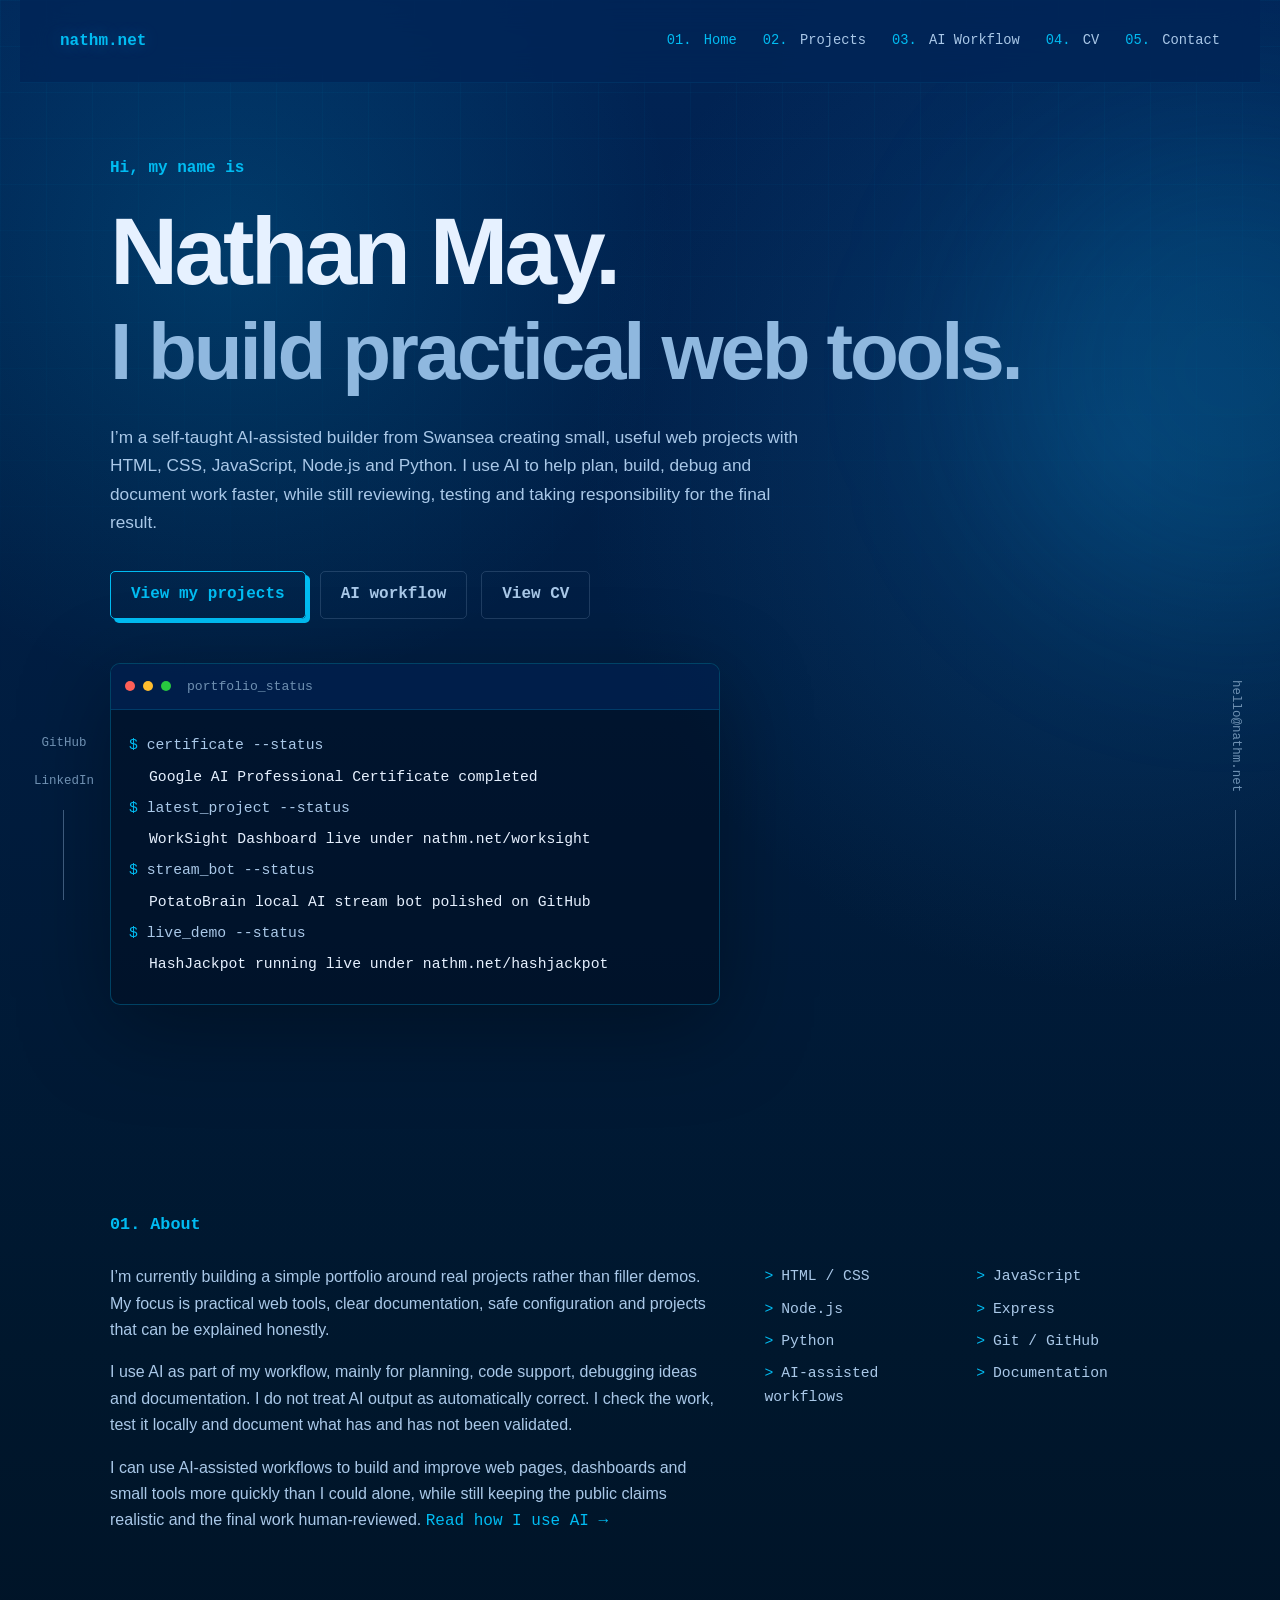
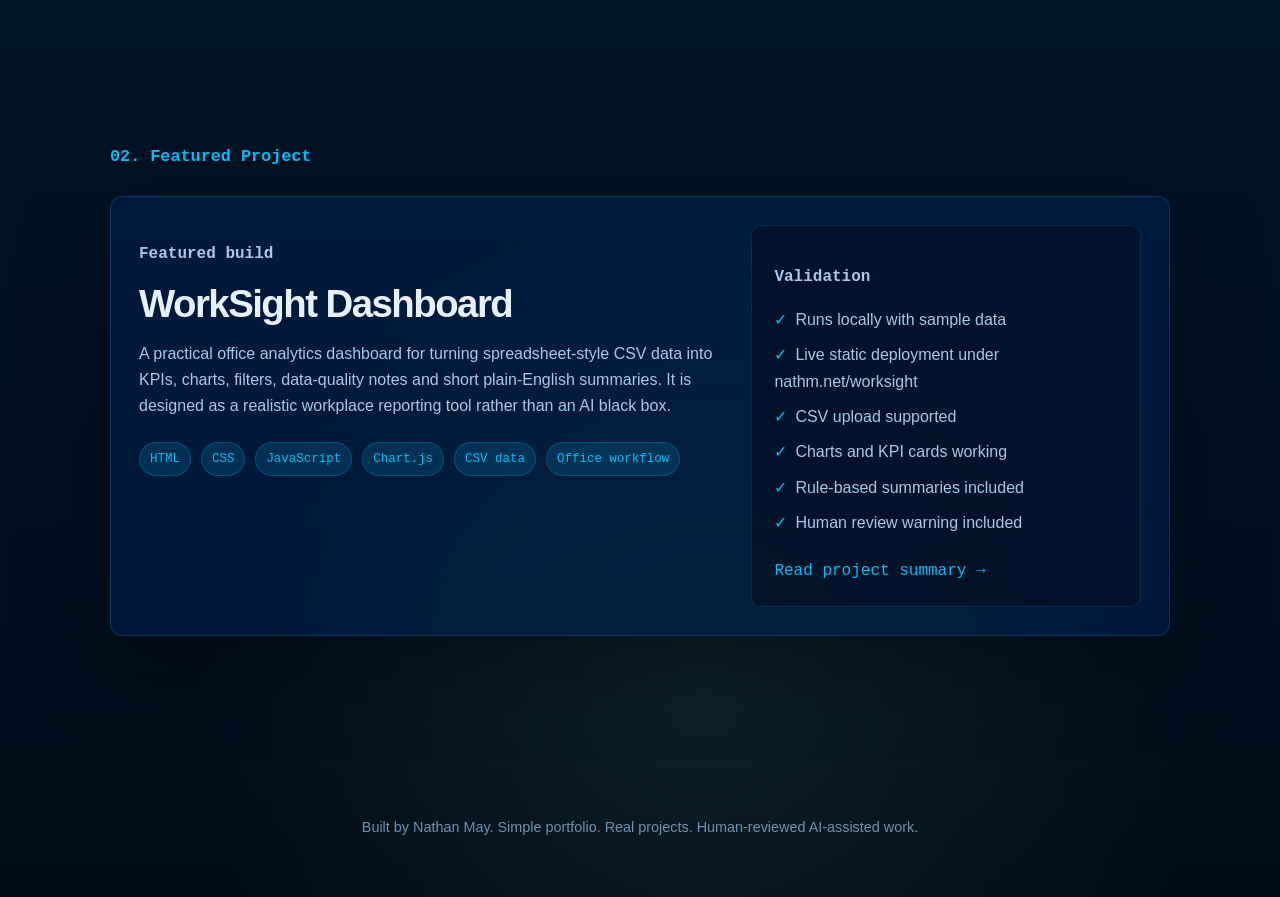
==== commit 85942119: "Clarify AI-assisted builder wording on homepage" ====
--- a/index.html
+++ b/index.html
@@ -38,9 +38,9 @@
       <h2>I build practical web tools.</h2>
 
       <p class="hero-text">
-        I’m a self-taught builder from Swansea creating small, useful web projects with HTML,
-        CSS, JavaScript, Node.js and Python. I use AI to help plan, debug and document work faster,
-        but I still review, test and take responsibility for the final result.
+        I’m a self-taught AI-assisted builder from Swansea creating small, useful web projects with HTML,
+        CSS, JavaScript, Node.js and Python. I use AI to help plan, build, debug and document work faster,
+        while still reviewing, testing and taking responsibility for the final result.
       </p>
 
       <div class="hero-actions">
